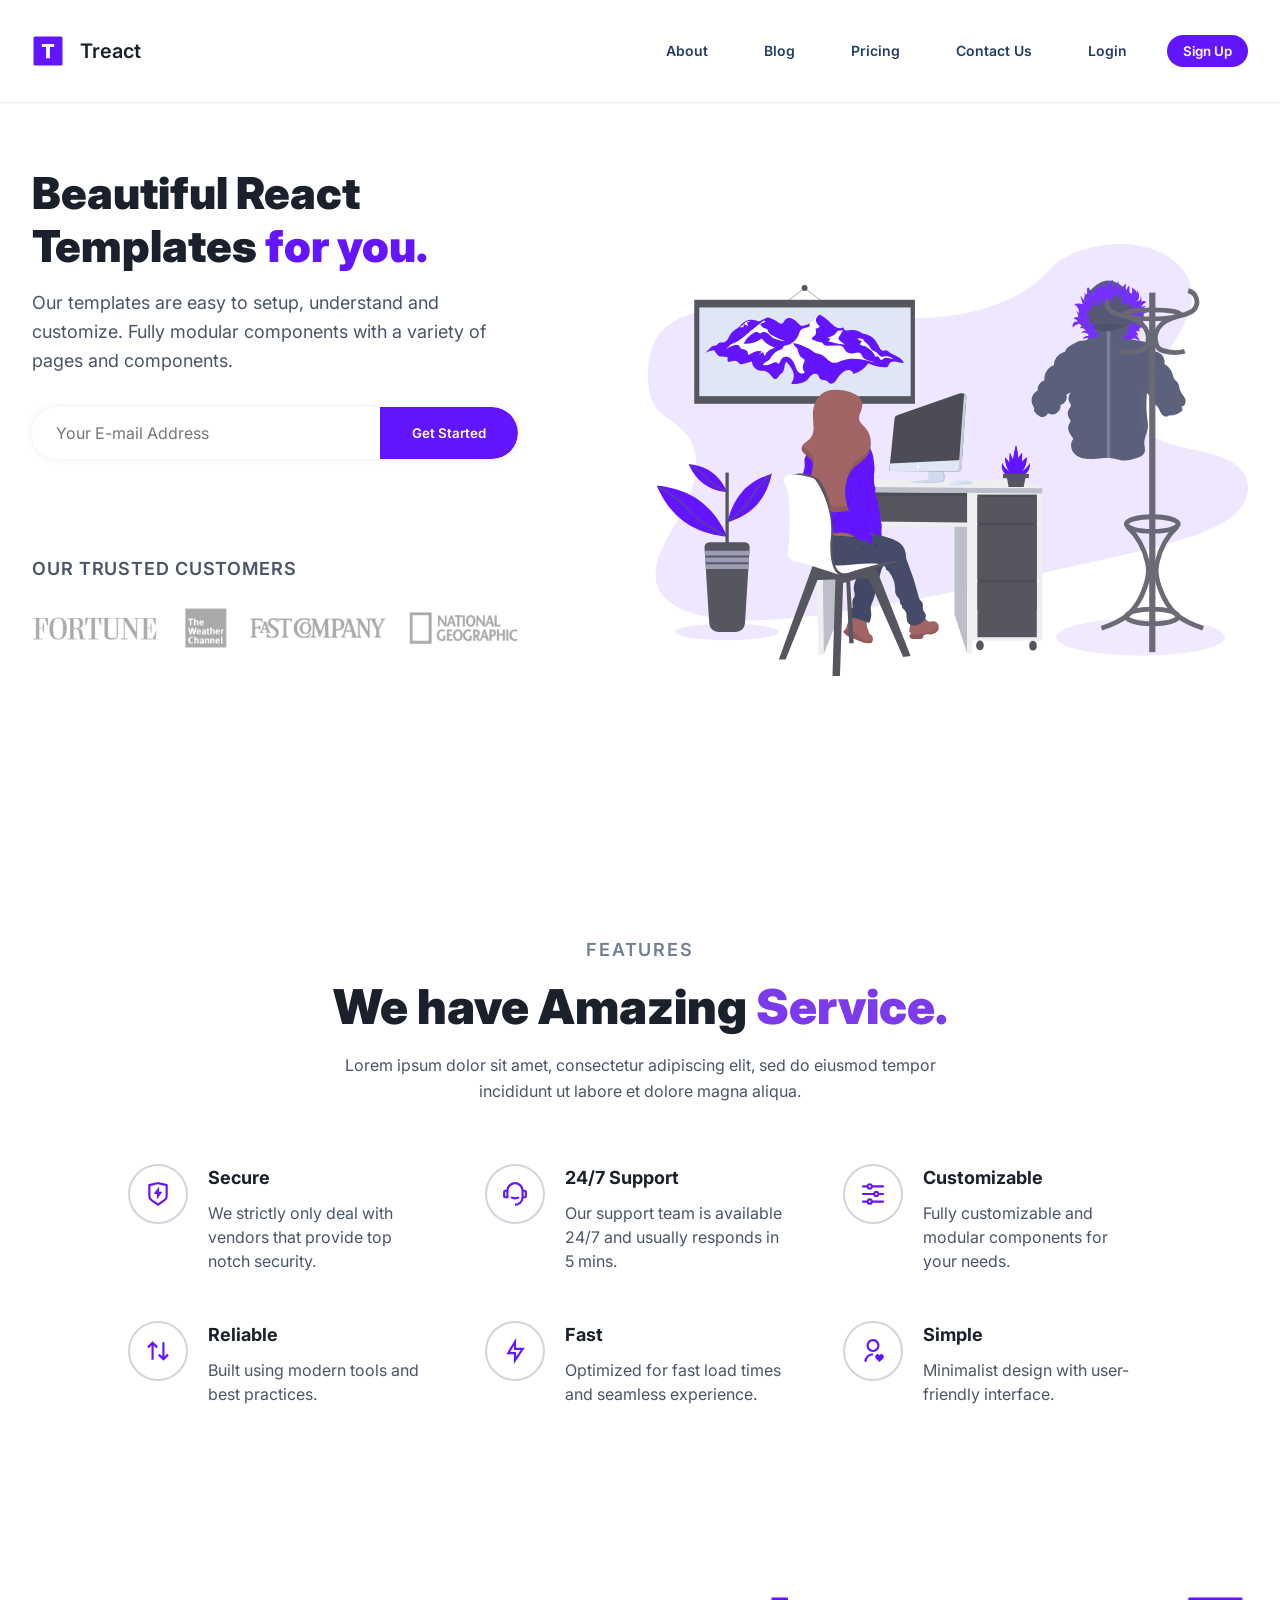
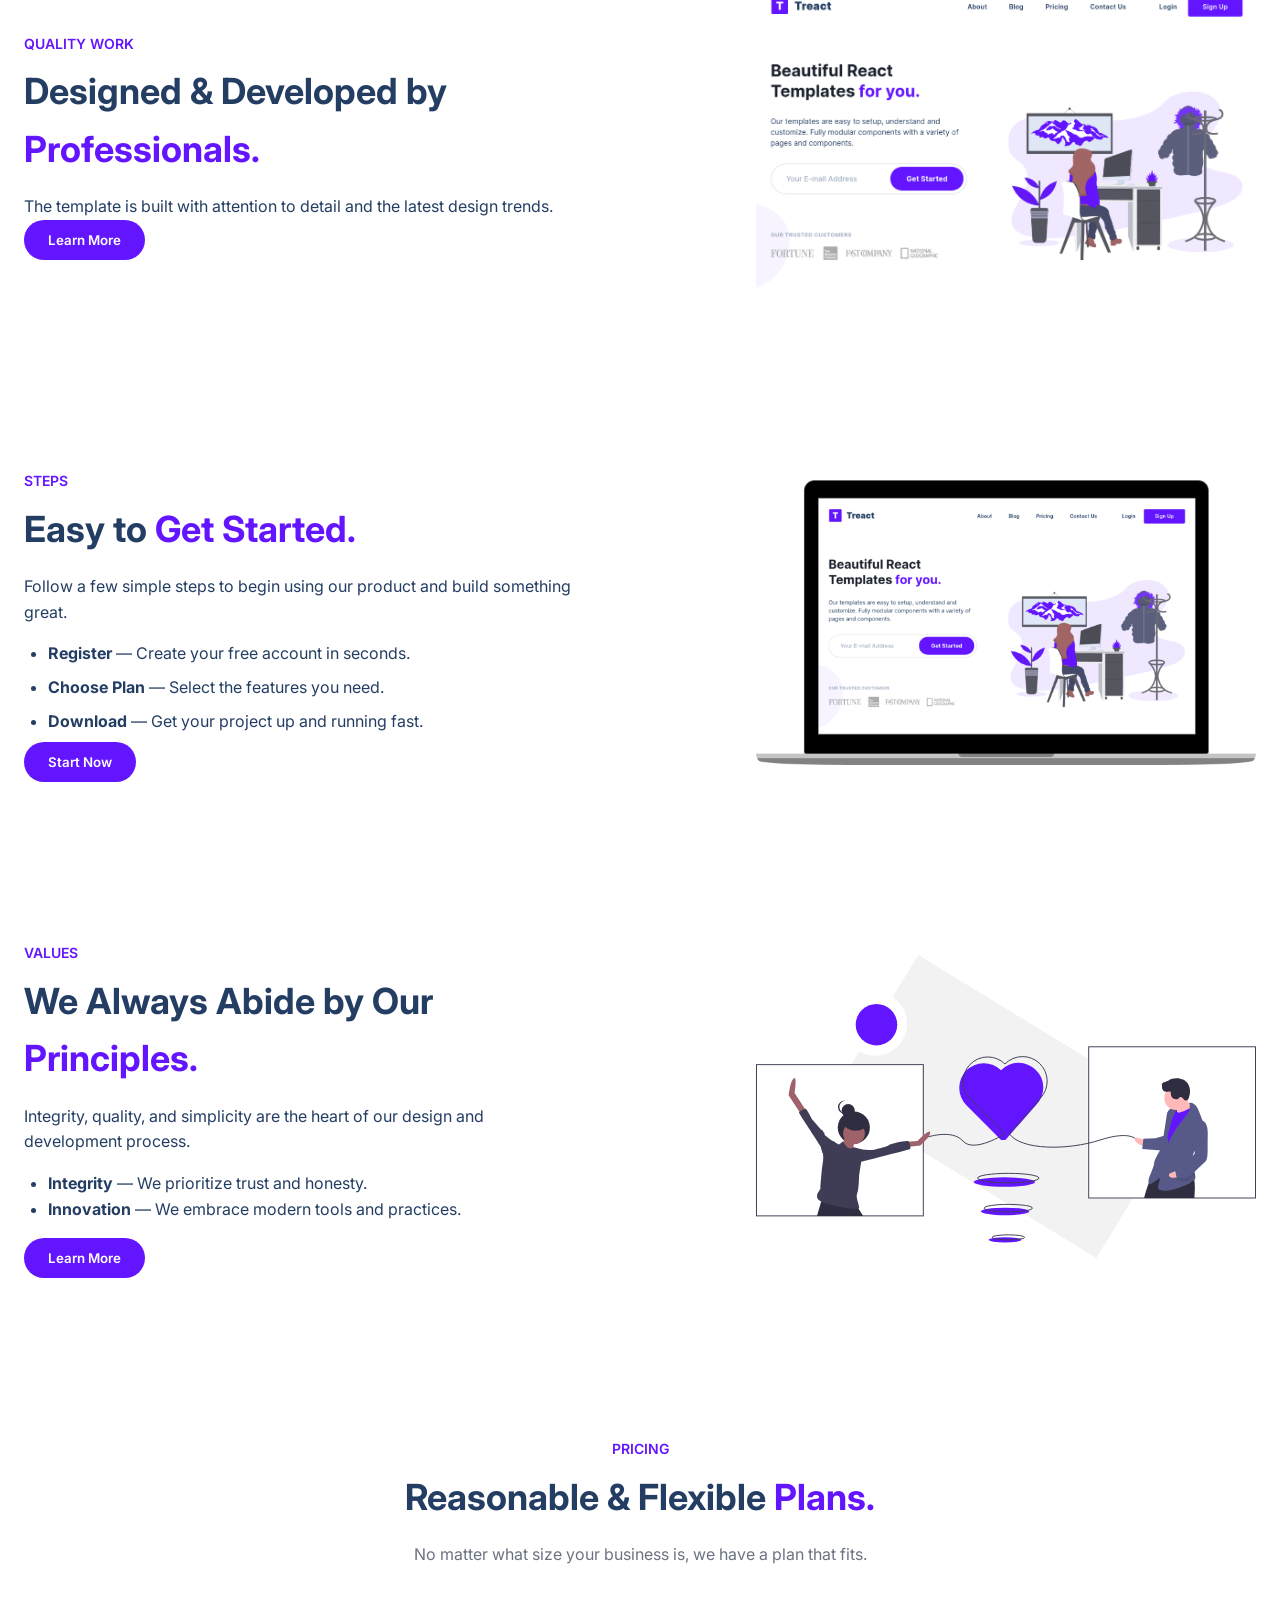
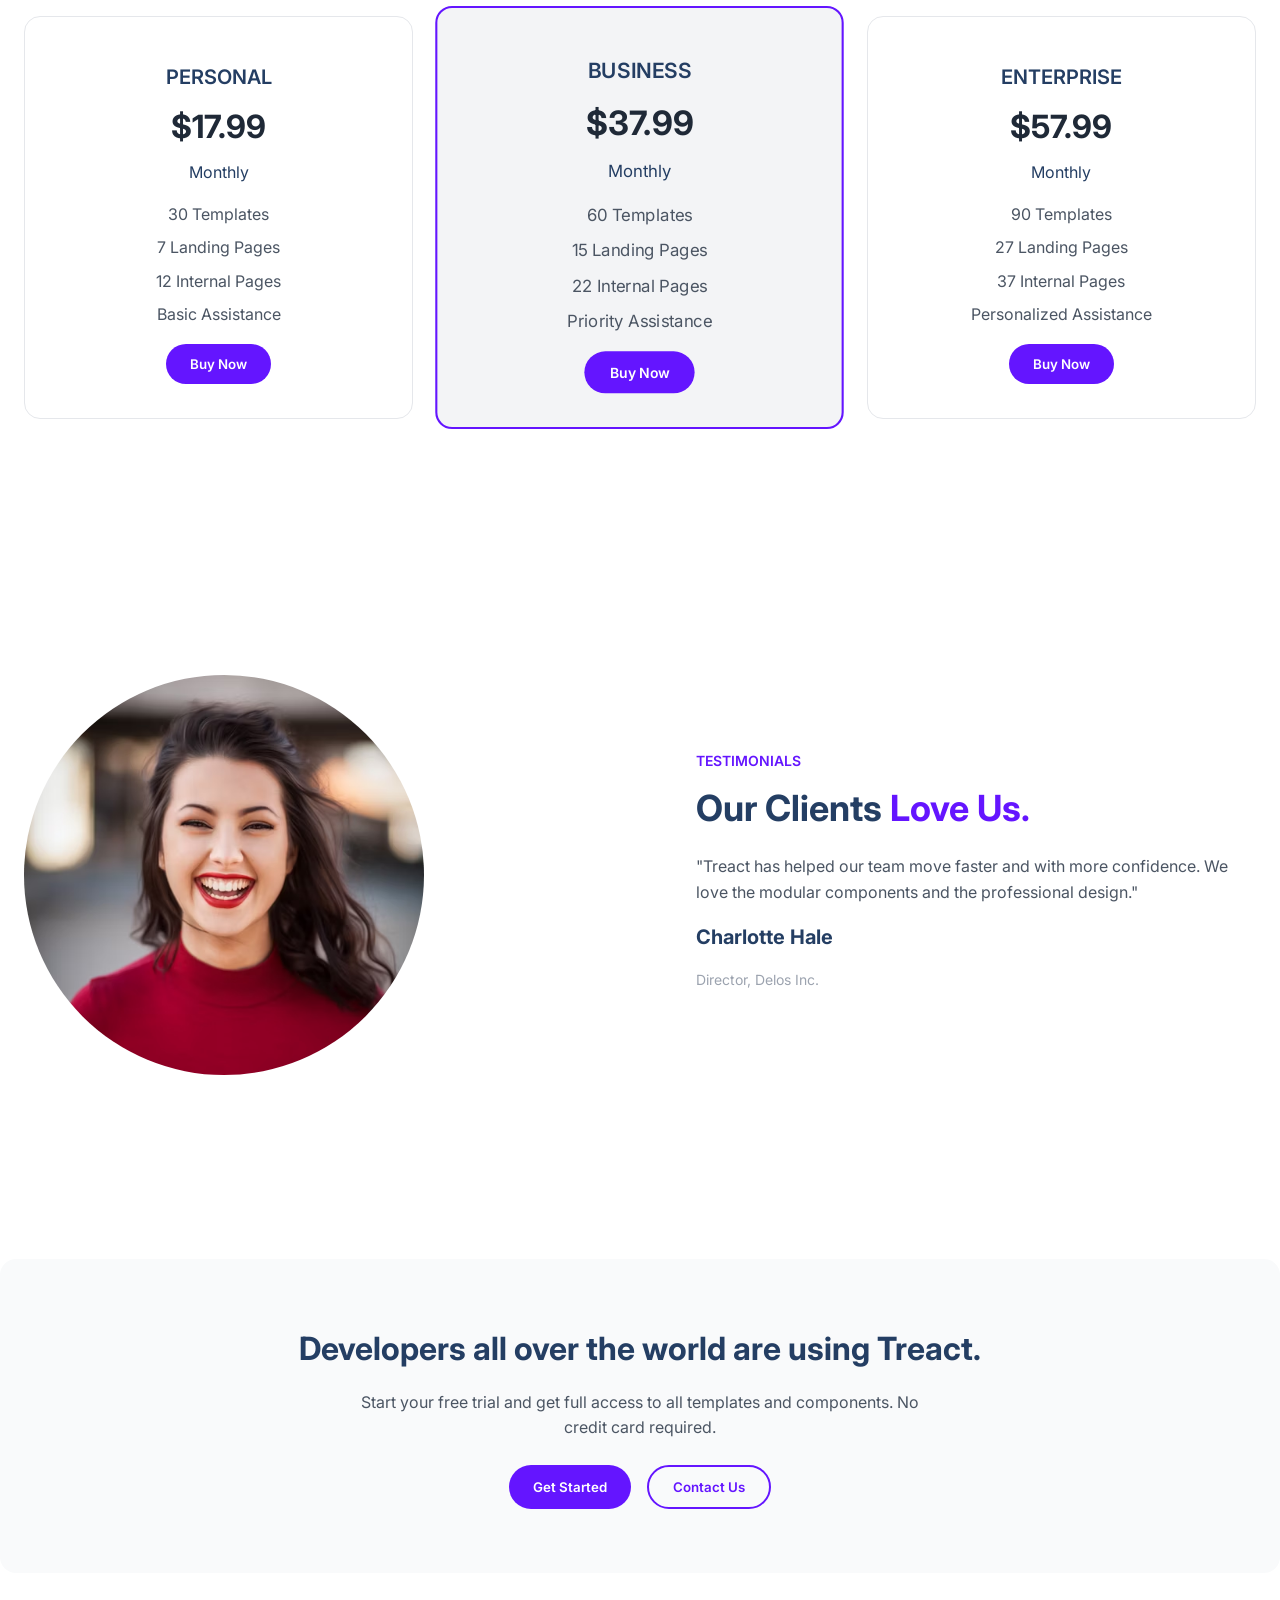
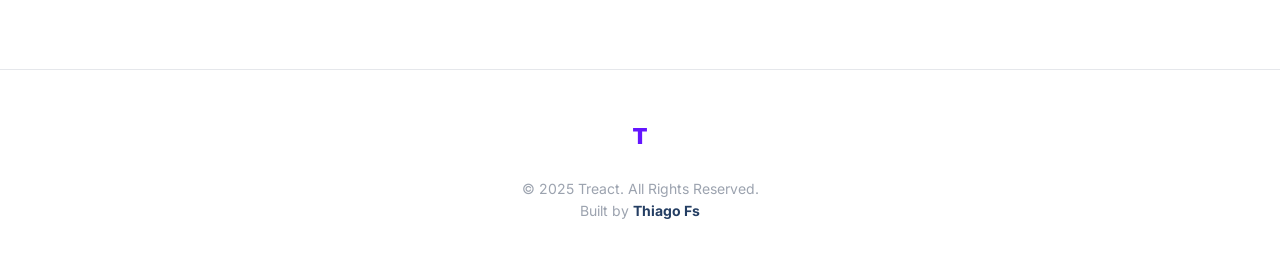
==== index.html @ 91866ab8 "Projeto Treact - versão inicial" ====
<!DOCTYPE html>
<html lang="en">
  <head>
    <meta charset="UTF-8" />
    <meta name="viewport" content="width=device-width, initial-scale=1.0"/>
    <title>Treact Final Project</title>
    <link rel="stylesheet" href="style.css" />
    <link href="https://fonts.googleapis.com/css2?family=Inter:wght@400;600;700&display=swap" rel="stylesheet">
  </head>
  <body>

    <!-- Navbar -->
    <header class="navbar">
      <div class="logo">
        <img src="./Assets/logo.2c489fc453a1783cbadacf914efa3df6.svg" alt="Logo" style="height: 32px; vertical-align: middle; margin-right: 8px;">
<span style="font-weight: 600; font-size: 1.25rem; color: #1a202c;">Treact</span>

      </div>
      <nav class="nav-links">
        <a href="#">About</a>
        <a href="#">Blog</a>
        <a href="#">Pricing</a>
        <a href="#">Contact Us</a>
        <a href="#" class="login">Login</a>
        <button class="btn-signup">Sign Up</button>
      </nav>
    </header>
    
    <section class="hero">
      <div class="hero-text">
        <h1>Beautiful React Templates <span class="purple">for you.</span></h1>
        <p>Our templates are easy to setup, understand and customize. Fully modular components with a variety of pages and components.</p>
        <div class="email-signup">
          <input type="email" placeholder="Your E-mail Address" />
          <button>Get Started</button>
        </div>
        <div class="trusted">
          <p class="trusted-customers-title">OUR TRUSTED CUSTOMERS</p>
          <img src="./Assets/customers-logo-strip.680ac7c2e8ae28161d2c.png" alt="Customer Logos" />
        </div>
        
        
      </div>
      <div class="hero-img">
        <img src="./Assets/design-illustration-2.6da6a00b20c07c4a9b65d1870679e1b8.svg" alt="Hero Illustration" />
      </div>
    </section>
    

    <!-- Features -->

    <section class="features-section">
      <div class="features-container">
        <h2 class="features-subtitle">FEATURES</h2>
        <h1 class="features-title">
          We have <span class="amazing">Amazing</span> <span class="service">Service.</span>
        </h1>
        <p class="features-description">
          Lorem ipsum dolor sit amet, consectetur adipiscing elit, sed do eiusmod tempor incididunt ut labore et dolore magna aliqua.
        </p>
    
        <div class="features-grid">
          <div class="feature-item">
            <div class="icon-wrapper"><img src="./Assets/shield-icon.daefe14b320b14fbd9cbd18908ac93ec.svg" alt="Secure"></div>
            <div>
              <h3>Secure</h3>
              <p>We strictly only deal with vendors that provide top notch security.</p>
            </div>
          </div>
          <div class="feature-item">
            <div class="icon-wrapper"><img src="./Assets/support-icon.f9253ffa8cb6ffde5bbaa05eb5136375.svg" alt="24/7 Support"></div>
            <div>
              <h3>24/7 Support</h3>
              <p>Our support team is available 24/7 and usually responds in 5 mins.</p>
            </div>
          </div>
          <div class="feature-item">
            <div class="icon-wrapper"><img src="./Assets/customize-icon.367468c90fd796009b97fbfba67b2c6a.svg" alt="Customizable"></div>
            <div>
              <h3>Customizable</h3>
              <p>Fully customizable and modular components for your needs.</p>
            </div>
          </div>
          <div class="feature-item">
            <div class="icon-wrapper"><img src="./Assets/reliable-icon.1367510a8f0a1bec76dc425d25f92f43.svg" alt="Reliable"></div>
            <div>
              <h3>Reliable</h3>
              <p>Built using modern tools and best practices.</p>
            </div>
          </div>
          <div class="feature-item">
            <div class="icon-wrapper"><img src="./Assets/fast-icon.dbb971a73d4805d2fc3bcdacdb55beba.svg" alt="Fast"></div>
            <div>
              <h3>Fast</h3>
              <p>Optimized for fast load times and seamless experience.</p>
            </div>
          </div>
          <div class="feature-item">
            <div class="icon-wrapper"><img src="./Assets/simple-icon.673b7e1750b2a4ef32907fc164828d00.svg" alt="Simple"></div>
            <div>
              <h3>Simple</h3>
              <p>Minimalist design with user-friendly interface.</p>
            </div>
          </div>
        </div>
      </div>
    </section>    
    
    

    <!-- Quality Section -->
    <section class="quality container row">
      <div class="quality-text">
        <h5>QUALITY WORK</h5>
        <h2>Designed & Developed by <span class="purple">Professionals.</span></h2>
        <p>The template is built with attention to detail and the latest design trends.</p>
        <button class="btn">Learn More</button>
      </div>
      <div class="quality-image">
        <img src="./Assets/hero-screenshot-1.40a097b525c2f8c9808e.png" alt="Quality Screenshot" />
      </div>
    </section>
    <!-- Steps Section -->
    <section class="steps container row reverse">
      <div class="steps-image">
        <img src="./Assets/hero-screenshot-2.241aac1fbc66db29d873.png" alt="Steps Image" />
      </div>
      <div class="steps-text">
        <h5>STEPS</h5>
        <h2>Easy to <span class="purple">Get Started.</span></h2>
        <p>Follow a few simple steps to begin using our product and build something great.</p>
        <ul>
          <li><strong>Register</strong> — Create your free account in seconds.</li>
          <li><strong>Choose Plan</strong> — Select the features you need.</li>
          <li><strong>Download</strong> — Get your project up and running fast.</li>
        </ul>
        <button class="btn">Start Now</button>
      </div>
    </section>

    <!-- Values Section -->
    <section class="values container row">
      <div class="values-text">
        <h5>VALUES</h5>
        <h2>We Always Abide by Our <span class="purple">Principles.</span></h2>
        <p>Integrity, quality, and simplicity are the heart of our design and development process.</p>
        <ul>
          <li><strong>Integrity</strong> — We prioritize trust and honesty.</li>
          <li><strong>Innovation</strong> — We embrace modern tools and practices.</li>
        </ul>
        <button class="btn">Learn More</button>
      </div>
      <div class="values-image">
        <img src="./Assets/love-illustration.c759090fa833369ad6ffb6eb19cacb3e.svg" alt="Values Illustration" />
      </div>
    </section>

    <!-- Pricing Section -->
    <section class="pricing container">
      <h5>PRICING</h5>
      <h2>Reasonable & Flexible <span class="purple">Plans.</span></h2>
      <p class="section-description">No matter what size your business is, we have a plan that fits.</p>
      <div class="pricing-cards">

        <div class="card">
          <h4>PERSONAL</h4>
          <h3>$17.99</h3>
          <p>Monthly</p>
          <ul>
            <li>30 Templates</li>
            <li>7 Landing Pages</li>
            <li>12 Internal Pages</li>
            <li>Basic Assistance</li>
          </ul>
          <button class="btn">Buy Now</button>
        </div>

        <div class="card highlighted">
          <h4>BUSINESS</h4>
          <h3>$37.99</h3>
          <p>Monthly</p>
          <ul>
            <li>60 Templates</li>
            <li>15 Landing Pages</li>
            <li>22 Internal Pages</li>
            <li>Priority Assistance</li>
          </ul>
          <button class="btn">Buy Now</button>
        </div>

        <div class="card">
          <h4>ENTERPRISE</h4>
          <h3>$57.99</h3>
          <p>Monthly</p>
          <ul>
            <li>90 Templates</li>
            <li>27 Landing Pages</li>
            <li>37 Internal Pages</li>
            <li>Personalized Assistance</li>
          </ul>
          <button class="btn">Buy Now</button>
        </div>

      </div>
    </section>

    <!-- Testimonials -->
    <section class="testimonials container row">
      <div class="testimonials-image">
        <img src="./Assets/photo-1494790108377-be9c29b29330.avif" alt="Customer Photo" />
      </div>
      <div class="testimonials-text">
        <h5>TESTIMONIALS</h5>
        <h2>Our Clients <span class="purple">Love Us.</span></h2>
        <p>"Treact has helped our team move faster and with more confidence. We love the modular components and the professional design."</p>
        <h4>Charlotte Hale</h4>
        <p class="role">Director, Delos Inc.</p>
      </div>
    </section>

    <!-- Call to Action -->
    <section class="cta container">
      <h2>Developers all over the world are using Treact.</h2>
      <p>Start your free trial and get full access to all templates and components. No credit card required.</p>
      <div class="cta-buttons">
        <button class="btn">Get Started</button>
        <button class="btn secondary">Contact Us</button>
      </div>
    </section>

    <!-- Footer -->
    <footer class="footer container">
      <img src="./Assets/logo-light.d9a5d1b5be5ea077b26864fdfc2e96a4.svg" alt="Logo" class="footer-logo" />
      <p>© 2025 Treact. All Rights Reserved.</p>
      <p>Built by <strong>Thiago Fs</strong></p>
    </footer>

  </body>
</html>
---- style.css ----
@import url('https://fonts.googleapis.com/css2?family=Inter:wght@400;600;700&display=swap');

* {
  margin: 0;
  padding: 0;
  box-sizing: border-box;
  font-family: 'Inter', sans-serif;
  color: #243e63;
}

body {
  background-color: #fff;
  line-height: 1.6;
}

/* Container e Rows */
.container {
  width: 100%;
  max-width: 1280px;
  margin: 0 auto;
  padding: 80px 24px;
}

.row {
  display: flex;
  align-items: center;
  justify-content: space-between;
  gap: 48px;
  flex-wrap: wrap;
}

.reverse {
  flex-direction: row-reverse;
}

/* Navbar */
.navbar {
  padding: 24px 0;
  background-color: #fff;
  border-bottom: 1px solid #eee;
}
  

.navbar .container {
  display: flex;
  align-items: center;
  justify-content: space-between;
}

.logo {
  height: 36px;
}

.nav-links {
  display: flex;
  align-items: center;
  gap: 24px;
}

.nav-links a {
  text-decoration: none;
  font-weight: 500;
  transition: color 0.3s ease;
}

.nav-links a:hover {
  color: #6415ff;
}

/* Buttons */
.btn {
  background-color: #6415ff;
  color: white;
  padding: 12px 24px;
  border: none;
  border-radius: 9999px;
  font-weight: 600;
  cursor: pointer;
  transition: all 0.3s ease;
}

.btn:hover {
  background-color: #4700cc;
}

.btn.secondary {
  background-color: transparent;
  color: #6415ff;
  border: 2px solid #6415ff;
}

.btn.secondary:hover {
  background-color: #6415ff;
  color: white;
}

.btn.small {
  padding: 8px 16px;
  font-size: 0.875rem;
}

.btn.solid {
  background-color: #6415ff;
  color: white;
}

/* Hero */
.hero {
  padding-top: 96px;
}

.hero .row {
  flex-wrap: wrap;
  align-items: center;
  justify-content: space-between;
}

.hero-text {
  flex: 1;
  max-width: 600px;
}

.hero-text h1 {
  font-size: 2.75rem;
  line-height: 1.2;
  margin-bottom: 16px;
}

.hero-text p {
  font-size: 1.125rem;
  margin-bottom: 24px;
  color: #4b5563;
}

.hero-input {
  display: flex;
  max-width: 420px;
  margin-bottom: 16px;
}

.hero-input input {
  padding: 12px;
  border-radius: 9999px 0 0 9999px;
  border: 1px solid #ddd;
  flex: 1;
  font-size: 1rem;
}

.hero-input button {
  border-radius: 0 9999px 9999px 0;
}

.subtext {
  font-size: 0.875rem;
  color: #9ca3af;
}

.trusted {
  margin-top: 32px;
  font-size: 0.875rem;
  font-weight: 600;
  color: #6b7280;
}

.customer-logos {
  margin-top: 16px;
  max-width: 420px;
}

.hero-image img {
  max-width: 500px;
  width: 100%;
}

/* Section Titles */
h5 {
  text-transform: uppercase;
  color: #6415ff;
  font-weight: 600;
  font-size: 0.875rem;
  margin-bottom: 8px;
}

h2 {
  font-size: 2.25rem;
  font-weight: 700;
  margin-bottom: 16px;
  color: #243e63;
}

h4 {
  font-size: 1.25rem;
  font-weight: 600;
  margin-top: 12px;
}

.section-description {
  max-width: 600px;
  margin: 0 auto 48px;
  color: #6b7280;
  text-align: center;
}

/* FEATURES SECTION */

.features-section {
  padding: 100px 32px;
  background-color: white;
  text-align: center;
}

.features-container {
  max-width: 1024px;
  margin: 0 auto;
}

.features-subtitle {
  color: #7c3aed;
  font-weight: 600;
  font-size: 0.875rem;
  letter-spacing: 0.1em;
  margin-bottom: 12px;
}

.features-title {
  font-size: 2.25rem;
  font-weight: 800;
  color: #1a202c;
  margin-bottom: 20px;
}

.features-title .amazing {
  color: #1a202c;
}

.features-title .service {
  color: #7c3aed;
}

.features-description {
  font-size: 1rem;
  color: #4a5568;
  max-width: 600px;
  margin: 0 auto 60px;
}

.features-grid {
  display: grid;
  grid-template-columns: repeat(auto-fit, minmax(280px, 1fr));
  gap: 40px;
  justify-content: center;
  align-items: start;
}

.feature-item {
  display: flex;
  align-items: flex-start;
  gap: 20px;
  text-align: left;
}

.icon-wrapper {
  min-width: 48px;
  height: 48px;
  border: 1px solid #e2e8f0;
  border-radius: 9999px;
  display: flex;
  align-items: center;
  justify-content: center;
}

.icon-wrapper img {
  width: 24px;
  height: 24px;
}

.feature-item h3 {
  font-size: 1.125rem;
  font-weight: 700;
  color: #1a202c;
  margin-bottom: 8px;
}

.feature-item p {
  font-size: 1rem;
  color: #4a5568;
  line-height: 1.5;
}



/* Quality Section */
.quality {
  align-items: center;
}

.quality-text {
  flex: 1;
  max-width: 600px;
}

.quality-image img {
  max-width: 500px;
  width: 100%;
  border-radius: 12px;
}

/* Steps Section */
.steps-text {
  flex: 1;
  max-width: 560px;
}

.steps-text ul {
  margin-top: 16px;
  list-style-type: disc;
  padding-left: 24px;
  color: #4b5563;
}

.steps-text li {
  margin-bottom: 8px;
}

.steps-image img {
  max-width: 500px;
  width: 100%;
  border-radius: 12px;
}

/* Values Section */
.values-text {
  flex: 1;
  max-width: 560px;
}

.values-text ul {
  list-style-type: disc;
  padding-left: 24px;
  color: #4b5563;
  margin: 16px 0;
}

.values-image img {
  max-width: 500px;
  width: 100%;
  border-radius: 12px;
}

/* Pricing Section */
.pricing {
  text-align: center;
}

.pricing-cards {
  display: grid;
  grid-template-columns: repeat(auto-fit, minmax(260px, 1fr));
  gap: 32px;
  margin-top: 48px;
}

.card {
  padding: 32px 24px;
  border: 1px solid #e5e7eb;
  border-radius: 16px;
  text-align: center;
  transition: transform 0.3s ease;
}

.card h3 {
  font-size: 2rem;
  margin: 8px 0;
  color: #1f2937;
}

.card ul {
  margin: 16px 0;
  list-style: none;
  padding: 0;
}

.card ul li {
  margin-bottom: 8px;
  color: #4b5563;
}

.card.highlighted {
  border: 2px solid #6415ff;
  background-color: #f3f4f6;
  transform: scale(1.05);
}

.card:hover {
  transform: scale(1.05);
}
/* Testimonials */
.testimonials {
  align-items: center;
  margin-top: 96px;
}

.testimonials-image img {
  max-width: 400px;
  width: 100%;
  border-radius: 9999px;
}

.testimonials-text {
  flex: 1;
  max-width: 560px;
}

.testimonials-text p {
  margin: 16px 0;
  color: #4b5563;
}

.testimonials-text h4 {
  margin-top: 12px;
  font-weight: 700;
}

.testimonials-text .role {
  font-size: 0.875rem;
  color: #9ca3af;
}

/* Call to Action */
.cta {
  text-align: center;
  background-color: #f9fafb;
  border-radius: 16px;
  padding: 64px 24px;
  margin-top: 96px;
}

.cta h2 {
  font-size: 2rem;
  margin-bottom: 16px;
}

.cta p {
  color: #4b5563;
  max-width: 600px;
  margin: 0 auto 24px;
}

.cta-buttons {
  display: flex;
  justify-content: center;
  gap: 16px;
  flex-wrap: wrap;
}

/* Footer */
.footer {
  text-align: center;
  padding: 48px 24px;
  margin-top: 96px;
  border-top: 1px solid #e5e7eb;
}

.footer-logo {
  height: 36px;
  margin-bottom: 16px;
}

.footer p {
  font-size: 0.875rem;
  color: #9ca3af;
}

/* Utility */
.purple {
  color: #6415ff;
}

/* Responsive Tweaks */
@media (max-width: 768px) {
  .row {
    flex-direction: column;
    text-align: center;
  }

  .nav-links {
    flex-wrap: wrap;
    justify-content: center;
  }

  .hero-input {
    flex-direction: column;
  }

  .hero-input input,
  .hero-input button {
    border-radius: 9999px;
    width: 100%;
    margin-bottom: 8px;
  }

  .cta-buttons {
    flex-direction: column;
  }
}


.navbar {
  max-width: 1280px;
  margin: 0 auto;
  padding: 2rem 2rem;
  display: flex;
  justify-content: space-between;
  align-items: center;
}

.logo {
  display: flex;
  align-items: center;
}

.logo img {
  width: 32px;
  height: 32px;
}

.logo-text {
  font-weight: 900;
  font-size: 1.25rem;
  margin-left: 0.75rem;
  color: #243e63;
}

.nav-links {
  display: flex;
  align-items: center;
  gap: 1.5rem;
}

.nav-links a {
  color: #243e63;
  text-decoration: none;
  font-weight: 600;
}

.btn-login,
.btn-signup {
  background-color: transparent;
  border: none;
  font-weight: 600;
  padding: 0.5rem 1rem;
  border-radius: 9999px;
  cursor: pointer;
}

.btn-login {
  color: #6415ff;
}

.btn-signup {
  background-color: #6415ff;
  color: white;
}

.hero {
  display: flex;
  align-items: center;
  justify-content: space-between;
  max-width: 1280px;
  margin: 0 auto;
  padding: 4rem 2rem;
}

.hero-text {
  max-width: 40%;
}

.hero-text h1 {
  font-size: 2.75rem;
  font-weight: 900;
  color: #1a202c;
}

.hero-text p {
  margin-top: 1rem;
  color: #4a5568;
  line-height: 1.6;
}

.email-signup {
  margin-top: 2rem;
  display: flex;
  max-width: 100%;
  background-color: white;
  border-radius: 9999px;
  box-shadow: 0px 0px 8px rgba(0,0,0,0.08);
  overflow: hidden;
}

.email-signup input {
  flex: 1;
  padding: 1rem 1.5rem;
  border: none;
  font-size: 1rem;
  outline: none;
}

.email-signup button {
  padding: 1rem 2rem;
  background-color: #6415ff;
  color: white;
  font-weight: 600;
  border: none;
  border-radius: 0 9999px 9999px 0;
  cursor: pointer;
}

.trusted {
  margin-top: 2rem;
}

.trusted-title {
  font-weight: 600;
  font-size: 0.75rem;
  color: #a0aec0;
  margin-bottom: 0.5rem;
}

.trusted img {
  max-width: 100%;
  height: auto;
}

.hero-img img {
  width: 100%;
  max-width: 600px;
}

.logo {
  display: flex;
  align-items: center;
  font-weight: 900;
  font-size: 1.25rem;
  color: #1a202c;
  text-decoration: none;
}

.logo-box {
  background-color: #6415ff;
  color: white;
  font-weight: 900;
  font-size: 1.25rem;
  padding: 0.5rem 0.75rem;
  border-radius: 0.25rem;
  margin-right: 0.5rem;
}

.logo-text {
  font-weight: 900;
  color: #243e63;
  font-size: 1.25rem;
}
.trusted {
  margin-top: 2.5rem;
  text-align: left;
}

.trusted-title {
  font-size: 0.625rem; /* 10px */
  font-weight: 600;
  color: #a0aec0;
  letter-spacing: 0.1em;
  text-transform: uppercase;
  margin-bottom: 1.25rem;
}

.trusted img {
  max-width: 80%;
  height: auto;
  opacity: 0.4;
}

.trusted-customers-title {
  font-size: 0.75rem; /* ~12px */
  font-weight: 600;
  color: #a0aec0; /* cinza claro */
  text-transform: uppercase;
  letter-spacing: 0.05em;
  margin-bottom: 1.25rem;
}
.trusted-logos {
  display: flex;
  gap: 2rem;
  align-items: center;
  opacity: 0.6;
  max-width: 480px;
  flex-wrap: wrap;
}

.trusted-logos img {
  max-height: 24px;
  object-fit: contain;
}
.nav-links a {
  color: #243e63;
  font-weight: 600;
  font-size: 0.875rem;
  padding: 0.5rem 1rem;
  text-decoration: none;
}

.nav-links a.login {
  background: none;
  border: none;
}
.email-form {
  display: flex;
  align-items: center;
  border: 1px solid #e2e8f0;
  border-radius: 9999px;
  padding: 0.5rem 1rem;
  margin-top: 2rem; /* aumenta o espaço acima dos logos */
  max-width: 400px;
  margin-bottom: 3rem; /* dá um espaço extra antes dos logos */
}
.trusted-logos {
  margin-bottom: 4rem; /* aumenta o espaço para a próxima seção */
}
.trusted-customers-title {
  margin-top: 2.5rem;
  margin-bottom: 1.25rem;
}
.navbar .logo {
  display: flex;
  align-items: center;
  gap: 0.5rem;
  text-decoration: none;
}

.navbar .logo img {
  height: 32px;
  width: auto;
}

.navbar .logo span {
  font-size: 1.25rem;
  font-weight: 700;
  color: #243e63;
  font-family: 'Inter', sans-serif;
}

/* OUR TRUSTED CUSTOMERS - ESTILO FINAL */
.trusted {
  margin-top: 3rem;
  text-align: left;
  padding-top: 2rem;
  padding-bottom: 4rem;
}

.trusted-customers-title {
  font-size: 0.75rem; /* 12px */
  font-weight: 600;
  color: #a0aec0; /* cinza claro elegante */
  text-transform: uppercase;
  letter-spacing: 0.05em;
  margin-bottom: 1.5rem;
}

.trusted img {
  max-width: 100%;
  height: auto;
  opacity: 0.5;
  display: block;
  margin-top: 0;
  margin-bottom: 3rem;
}


.email-signup {
  margin-bottom: 2rem; /* separa melhor do "OUR TRUSTED CUSTOMERS" */
}

.icon-container {
  min-width: 60px;
  min-height: 60px;
  border: 2px solid #e2e8f0; /* cinza claro */
  border-radius: 50%;
  display: flex;
  align-items: center;
  justify-content: center;
}

.icon-container img {
  width: 24px;
  height: 24px;
}

.text-container h4 {
  font-size: 1.125rem;
  font-weight: 700;
  color: #243e63;
  margin-bottom: 0.5rem;
}

.text-container p {
  font-size: 0.95rem;
  color: #7c8ba1;
  line-height: 1.5;
}

@media (max-width: 1024px) {
  .features-grid {
    grid-template-columns: repeat(2, 1fr) !important;
  }
}

@media (max-width: 768px) {
  .features-grid {
    grid-template-columns: 1fr !important;
  }
}
.features-section {
  padding: 6rem 2rem;
  text-align: center;
}

.features-title {
  font-size: 3rem;
  font-weight: 900;
  text-align: center;
  line-height: 1.25;
  margin-bottom: 1rem;
}

.text-blue {
  color: #243e63; /* azul escuro */
}

.text-purple {
  color: #6415ff; /* roxo */
}


.features-subtitle {
  font-size: 1.125rem;
  color: #718096;
  margin-top: 1rem;
}

.features-grid {
  display: grid;
  grid-template-columns: repeat(3, 1fr); /* 3 colunas */
  gap: 3rem; /* espaçamento entre os blocos */
  max-width: 1024px;
  margin: 0 auto;
  justify-items: start;
}


.feature-item {
  display: flex;
  align-items: flex-start;
  gap: 1.25rem;
  max-width: 300px;
}


.icon-wrapper {
  flex-shrink: 0;
  width: 60px;
  height: 60px;
  border: 2px solid #d1d5db;
  border-radius: 9999px;
  display: flex;
  align-items: center;
  justify-content: center;
}

.icon-wrapper img {
  width: 26px;
  height: 26px;
}

.feature-text h3 {
  font-size: 1.25rem;
  font-weight: 700;
  color: #243e63;
  margin-bottom: 0.5rem;
}

.feature-text p {
  font-size: 1.05rem;
  color: #4a5568;
  line-height: 1.6;
}
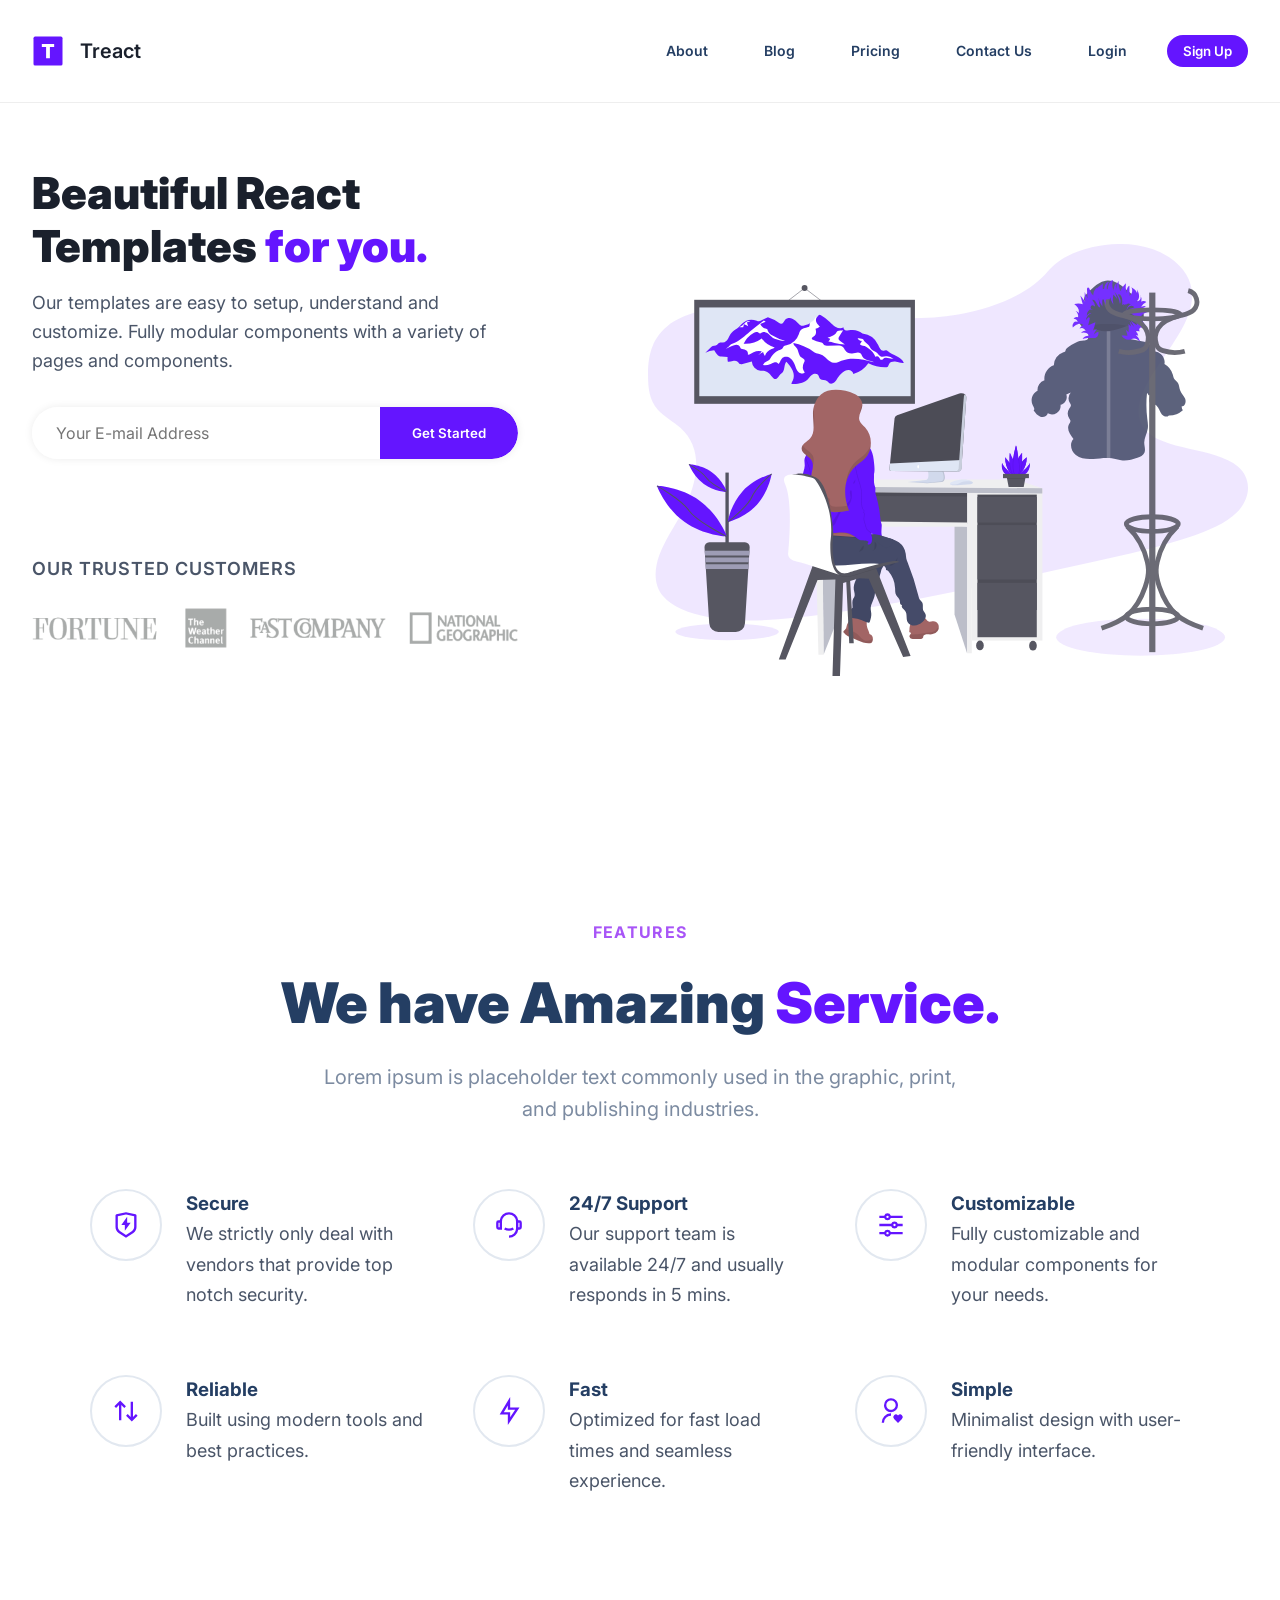
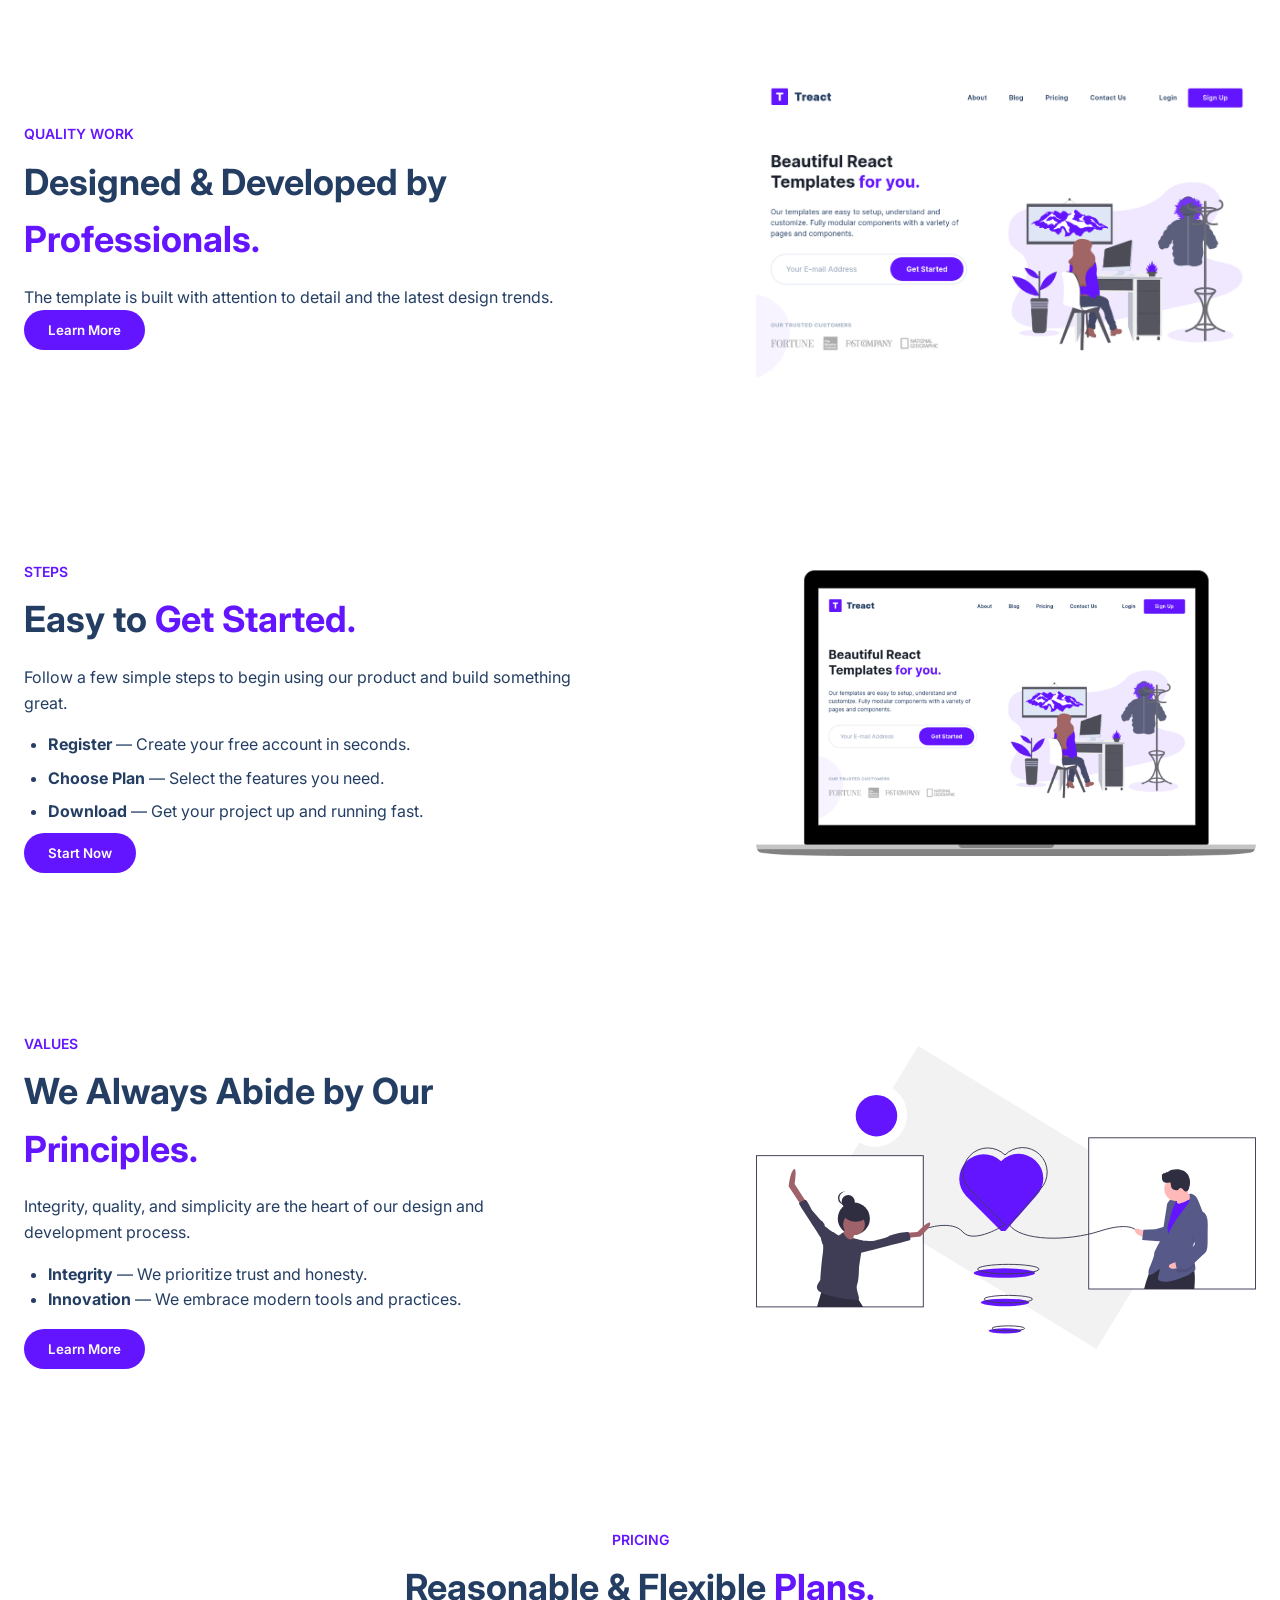
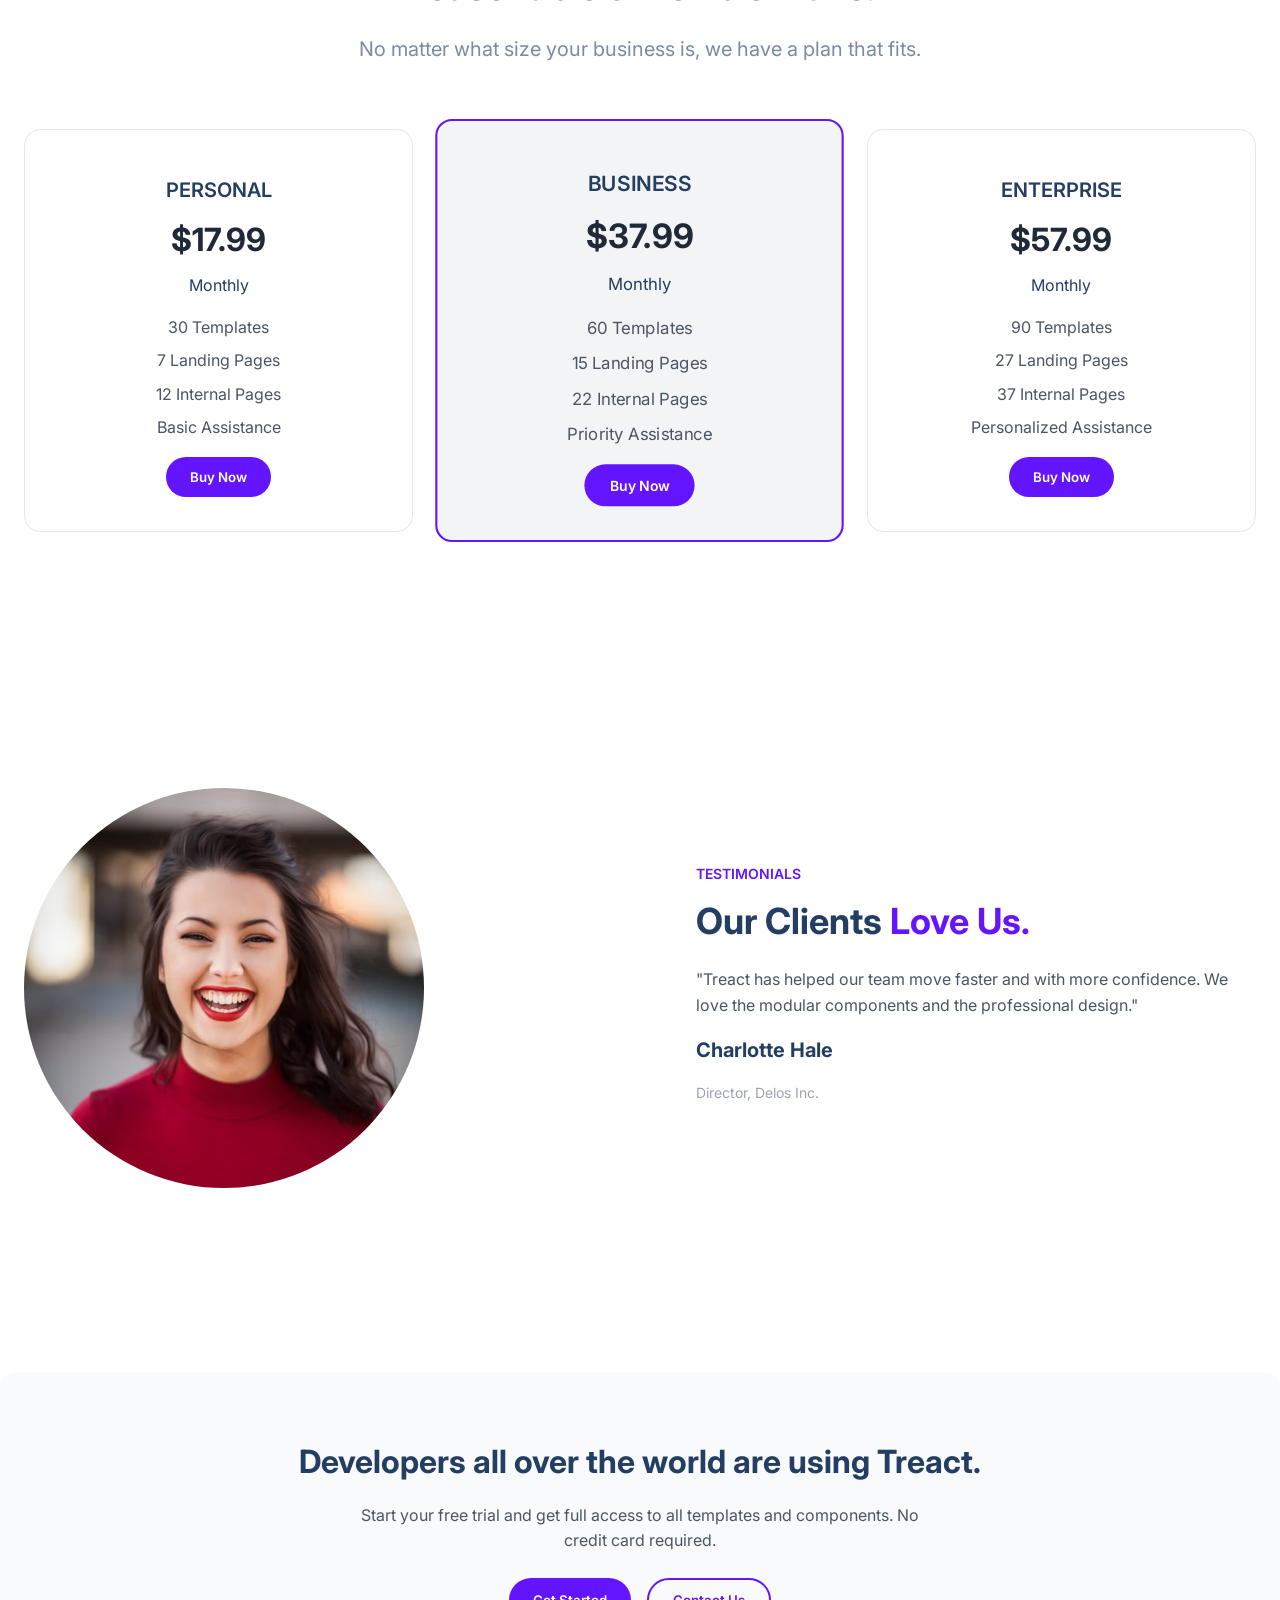
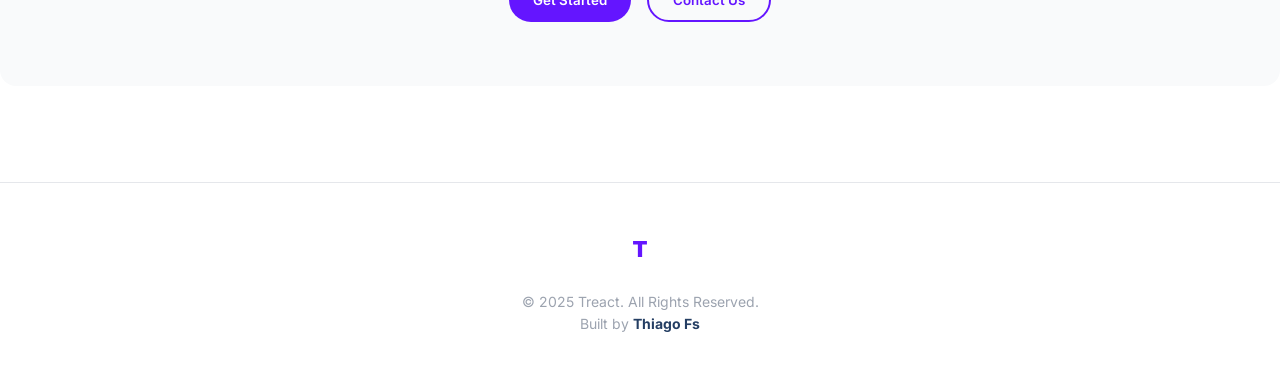
==== commit d42b7855: "Salvando progresso do projeto Treact antes de finalizar seção Features" ====
--- a/index.html
+++ b/index.html
@@ -51,13 +51,14 @@
 
     <section class="features-section">
       <div class="features-container">
-        <h2 class="features-subtitle">FEATURES</h2>
-        <h1 class="features-title">
-          We have <span class="amazing">Amazing</span> <span class="service">Service.</span>
-        </h1>
-        <p class="features-description">
-          Lorem ipsum dolor sit amet, consectetur adipiscing elit, sed do eiusmod tempor incididunt ut labore et dolore magna aliqua.
-        </p>
+        <h5 class="features-label">FEATURES</h5>
+        <h2 class="features-title">
+          <span class="heading-blue">We have Amazing </span>
+          <span class="heading-purple">Service.</span>
+        </h2>
+<p class="section-description">
+  Lorem ipsum is placeholder text commonly used in the graphic, print, and publishing industries.
+</p>
     
         <div class="features-grid">
           <div class="feature-item">
--- a/style.css
+++ b/style.css
@@ -203,91 +203,94 @@
 
 /* FEATURES SECTION */
 
-.features-section {
-  padding: 100px 32px;
-  background-color: white;
-  text-align: center;
-}
-
-.features-container {
-  max-width: 1024px;
-  margin: 0 auto;
-}
-
-.features-subtitle {
-  color: #7c3aed;
-  font-weight: 600;
-  font-size: 0.875rem;
-  letter-spacing: 0.1em;
-  margin-bottom: 12px;
-}
-
+/* FEATURES label mais forte e visível */
+.features-label {
+  color: #a855f7 !important;         /* lilás vivo, não apagado */
+  font-weight: 700 !important;
+  letter-spacing: 0.08em !important;
+  font-size: 1rem !important;         /* um pouco maior */
+  margin-bottom: 1.5rem !important;   /* mais espaço antes do título */
+}
+
+/* Título principal grande e negrito */
 .features-title {
-  font-size: 2.25rem;
-  font-weight: 800;
-  color: #1a202c;
-  margin-bottom: 20px;
-}
-
-.features-title .amazing {
-  color: #1a202c;
-}
-
-.features-title .service {
-  color: #7c3aed;
-}
-
-.features-description {
-  font-size: 1rem;
-  color: #4a5568;
-  max-width: 600px;
-  margin: 0 auto 60px;
-}
-
+  font-size: 3.5rem !important;       /* bem maior */
+  font-weight: 900 !important;        /* negrito máximo */
+  line-height: 1.2 !important;
+  margin-bottom: 1.5rem !important;
+}
+
+.features-title .text-blue {
+  color: #243e63 !important;          /* azul petróleo */
+  font-weight: 900 !important;
+}
+
+.features-title .text-purple {
+  color: #6415ff !important;          /* roxo */
+  font-weight: 900 !important;
+}
+
+/* Descrição abaixo do título */
+.section-description {
+  font-size: 1.25rem !important;      /* maior */
+  color: #7c8ba1 !important;
+  max-width: 640px !important;
+  margin: 0 auto 4rem auto !important; /* mais espaço antes da grade */
+  text-align: center !important;
+}
+
+/* Grade com mais respiro entre blocos */
 .features-grid {
-  display: grid;
-  grid-template-columns: repeat(auto-fit, minmax(280px, 1fr));
-  gap: 40px;
-  justify-content: center;
-  align-items: start;
-}
-
+  display: grid !important;
+  grid-template-columns: repeat(3, 1fr) !important;
+  gap: 4rem 3rem !important;          /* aumenta distância horizontal/vertical */
+  max-width: 1100px !important;
+  margin: 0 auto !important;
+  justify-items: start !important;
+}
+
+/* Cada bloco */
 .feature-item {
-  display: flex;
-  align-items: flex-start;
-  gap: 20px;
-  text-align: left;
-}
-
-.icon-wrapper {
-  min-width: 48px;
-  height: 48px;
-  border: 1px solid #e2e8f0;
-  border-radius: 9999px;
-  display: flex;
-  align-items: center;
-  justify-content: center;
-}
-
-.icon-wrapper img {
-  width: 24px;
-  height: 24px;
-}
-
-.feature-item h3 {
-  font-size: 1.125rem;
-  font-weight: 700;
-  color: #1a202c;
-  margin-bottom: 8px;
-}
-
-.feature-item p {
-  font-size: 1rem;
-  color: #4a5568;
-  line-height: 1.5;
-}
-
-
+  display: flex !important;
+  align-items: flex-start !important;
+  gap: 1.5rem !important;             /* mais espaço ícone/texto */
+  max-width: 340px !important;
+  text-align: left !important;
+}
+
+/* Ícones */
+.icon-container, .icon-wrapper, .feature-icon {
+  width: 72px !important;
+  height: 72px !important;
+  border: 2px solid #e2e8f0 !important;
+  border-radius: 9999px !important;
+  display: flex !important;
+  align-items: center !important;
+  justify-content: center !important;
+  flex-shrink: 0 !important;
+}
+
+.icon-container img,
+.icon-wrapper img,
+.feature-icon img {
+  width: 28px !important;
+  height: 28px !important;
+}
+
+/* Tipos dos textos dos itens */
+.feature-text h4, .feature-item h4 {
+  font-size: 1.4rem !important;
+  font-weight: 700 !important;
+  color: #243e63 !important;
+  margin: 0 0 .5rem 0 !important;
+}
+
+.feature-text p, .feature-item p {
+  font-size: 1.125rem !important;
+  color: #4a5568 !important;
+  line-height: 1.7 !important;
+  margin: 0 !important;
+}
 
 /* Quality Section */
 .quality {
@@ -892,3 +895,274 @@
   color: #4a5568;
   line-height: 1.6;
 }
+/* ====== FEATURES — acabamento final ====== */
+
+/* Eyebrow “FEATURES” */
+.features h5,
+.features .eyebrow {
+  color: #6415ff;             /* roxo sólido, sem “lavado” */
+  opacity: 1;                 /* garante que não fique clarinho */
+  font-weight: 800;
+  letter-spacing: 0.18em;
+  text-transform: uppercase;
+  font-size: 0.9rem;
+  margin-bottom: 0.75rem;
+}
+
+/* Título principal */
+.features-title {
+  text-align: center;
+  font-weight: 800;           /* negrito real */
+  line-height: 1.2;
+  font-size: clamp(2.5rem, 4.2vw + 1rem, 3.5rem); /* grande, responsivo */
+  margin: 0.25rem 0 1rem;
+}
+.heading-blue   { color: #243e63; }  /* azul petróleo */
+.heading-purple { color: #6415ff; }  /* roxo Treact */
+
+/* Subtítulo */
+.features .section-description {
+  max-width: 760px;
+  margin: 0 auto 3.5rem;
+  font-size: 1.05rem;
+  line-height: 1.75;
+  color: #6b7280;
+  text-align: center;
+}
+
+/* Container da seção para centralizar tudo visualmente */
+.features {
+  padding: 6rem 0 7rem;
+}
+.features.container {
+  max-width: 1200px; /* já tinha algo parecido; reforço por segurança */
+}
+
+/* Grade 3x2 centralizada com mais respiro */
+.features-grid {
+  display: grid;
+  grid-template-columns: repeat(3, minmax(0, 1fr));
+  gap: 3.25rem 4.5rem;           /* mais espaço entre colunas/linhas */
+  max-width: 1152px;
+  margin: 0 auto;                /* centraliza a grade */
+  align-items: start;
+}
+
+/* Cada item: ícone à esquerda e textos à direita */
+.feature-item {
+  display: grid;
+  grid-template-columns: 56px 1fr; /* coluna do ícone + conteúdo */
+  column-gap: 1rem;
+  align-items: start;
+}
+
+/* Círculo do ícone — borda, fundo transparente */
+.icon-container,
+.feature-icon,
+.feature-icon-container {
+  width: 56px;
+  height: 56px;
+  min-width: 56px;
+  min-height: 56px;
+  border-radius: 9999px;
+  border: 2px solid rgba(100, 21, 255, 0.25); /* roxo com leve transparência */
+  display: grid;
+  place-items: center;
+  background: transparent;
+}
+
+/* Tamanho do SVG dentro do círculo */
+.icon-container img,
+.feature-icon-container img,
+.feature-icon img {
+  width: 20px;
+  height: 20px;
+}
+
+/* Título e parágrafo de cada bloco (maiores e elegantes) */
+.feature-item h4,
+.features .feature-item h4 {
+  font-size: 1.125rem;   /* ~18px */
+  font-weight: 700;
+  color: #243e63;
+  margin: 0 0 0.35rem;
+}
+
+.feature-item p,
+.features .feature-item p {
+  font-size: 1rem;       /* ~16px */
+  line-height: 1.75;
+  color: #6b7280;
+  margin: 0;
+  max-width: 360px;      /* largura confortável do texto */
+}
+/* ============ FIX: FEATURES para bater com o modelo ============ */
+
+/* largura e centragem iguais ao mock */
+section.features.container{
+  max-width: 1100px;      /* mais estreito para “juntar” a grade */
+  padding-top: 72px;
+  padding-bottom: 88px;
+}
+
+/* “FEATURES” (eyebrow) – roxo nítido, sem parecer “lavado” */
+.features h5{
+  font-size: 0.875rem;        /* 14px */
+  font-weight: 700;
+  letter-spacing: 0.12em;
+  color: #7C3AED;             /* roxo vivo do exemplo */
+  text-transform: uppercase;
+  margin-bottom: 18px;
+}
+
+/* Título principal – azul petróleo, bem grande e em negrito */
+.features h2{
+  color: #1F2937;             /* azul escuro/petróleo */
+  font-weight: 800;           /* negrito forte */
+  font-size: clamp(36px, 5.2vw, 56px);
+  line-height: 1.12;
+  text-align: center;
+  margin-bottom: 18px;
+}
+
+/* “Service.” em roxo */
+.features h2 .purple{
+  color: #7C3AED;
+}
+
+/* subtítulo abaixo do H2 – maior e com mais respiro */
+.features .section-description{
+  font-size: 1.0625rem;       /* ~17px */
+  line-height: 1.7;
+  color: #6B7280;             /* cinza do exemplo */
+  margin: 0 auto 48px;
+  max-width: 780px;
+  text-align: center;
+}
+
+/* grade 3x2 bem espaçada */
+.features-grid{
+  display: grid;
+  grid-template-columns: repeat(3, minmax(280px, 1fr));
+  column-gap: 64px;
+  row-gap: 44px;
+  align-items: start;
+}
+
+/* item com ícone à esquerda e textos à direita */
+.feature-item{
+  display: flex;
+  gap: 16px;
+  align-items: flex-start;
+}
+
+/* círculo do ícone – borda leve, fundo transparente */
+.icon-container{
+  width: 56px;
+  height: 56px;
+  min-width: 56px;
+  border-radius: 50%;
+  border: 1px solid #E5E7EB;
+  display: grid;
+  place-items: center;
+}
+
+.icon-container img{
+  width: 20px;
+  height: 20px;
+  filter: none;               /* garante cor original do SVG (roxo) */
+  opacity: 1;
+}
+
+/* título de cada feature – mais forte e com o mesmo tom azul */
+.feature-text h4{
+  color: #1F2937;
+  font-weight: 700;
+  font-size: 1.125rem;        /* 18px */
+  line-height: 1.25;
+  margin: 2px 0 8px;
+}
+
+/* parágrafo de cada feature – maior e com linha alta */
+.feature-text p{
+  color: #6B7280;
+  font-size: 1rem;            /* 16px */
+  line-height: 1.75;
+  margin: 0;
+}
+
+/* responsivo – manter o “look” em telas menores */
+@media (max-width: 1024px){
+  .features-grid{ grid-template-columns: repeat(2, minmax(260px, 1fr)); }
+}
+@media (max-width: 640px){
+  section.features.container{ padding-top: 56px; padding-bottom: 72px; }
+  .features h2{ font-size: clamp(28px, 7vw, 40px); }
+  .features-grid{ grid-template-columns: 1fr; row-gap: 32px; }
+}
+/* 1) “FEATURES” visível (roxo sólido, sem parecer lavado) */
+.features h5 {
+  color: #7C3AED !important;
+  opacity: 1 !important;
+  font-weight: 700 !important;
+  letter-spacing: 0.12em !important;
+  text-transform: uppercase !important;
+  font-size: 0.9rem !important;
+  margin-bottom: 18px !important;
+}
+
+/* 2) Título grande + negrito; “Service.” roxo */
+.features h2 {
+  color: #1F2937 !important;              /* azul petróleo do mock */
+  font-weight: 800 !important;
+  line-height: 1.15 !important;
+  font-size: clamp(36px, 5.2vw, 56px) !important;
+  text-align: center !important;
+  margin-bottom: 18px !important;
+}
+.features h2 .purple { color: #7C3AED !important; }
+
+/* 3) Subtítulo maior e com respiro antes da grade */
+.features .section-description {
+  color: #6B7280 !important;
+  font-size: 1.0625rem !important;        /* ~17px */
+  line-height: 1.7 !important;
+  max-width: 780px !important;
+  margin: 0 auto 48px !important;
+  text-align: center !important;
+}
+
+/* 4) Grade 3x2 centralizada com MAIS espaço (sem “apertar”) */
+.features .features-grid {
+  display: grid !important;
+  grid-template-columns: repeat(3, minmax(280px, 1fr)) !important;
+  column-gap: 64px !important;
+  row-gap: 44px !important;
+  max-width: 1150px !important;
+  margin: 0 auto !important;
+  justify-items: start !important;
+}
+
+/* 5) Ícone e textos dos itens no tamanho do mock */
+.features .feature-item { gap: 16px !important; max-width: 360px !important; }
+.features .icon-container {
+  width: 56px !important; height: 56px !important; min-width: 56px !important;
+  border: 1px solid #E5E7EB !important; border-radius: 9999px !important;
+  background: transparent !important; display: grid !important; place-items: center !important;
+}
+.features .icon-container img { width: 20px !important; height: 20px !important; }
+.features .feature-text h4 {
+  color: #1F2937 !important; font-weight: 700 !important;
+  font-size: 1.125rem !important; line-height: 1.25 !important; margin: 2px 0 8px !important;
+}
+.features .feature-text p {
+  color: #6B7280 !important; font-size: 1rem !important; line-height: 1.75 !important; margin: 0 !important;
+}
+
+/* responsivo: mantém o mesmo “look” em telas menores */
+@media (max-width: 1024px){
+  .features .features-grid{ grid-template-columns: repeat(2, minmax(260px, 1fr)) !important; column-gap: 48px !important; }
+}
+@media (max-width: 640px){
+  .features .features-grid{ grid-template-columns: 1fr !important; row-gap: 32px !important; }
+}
